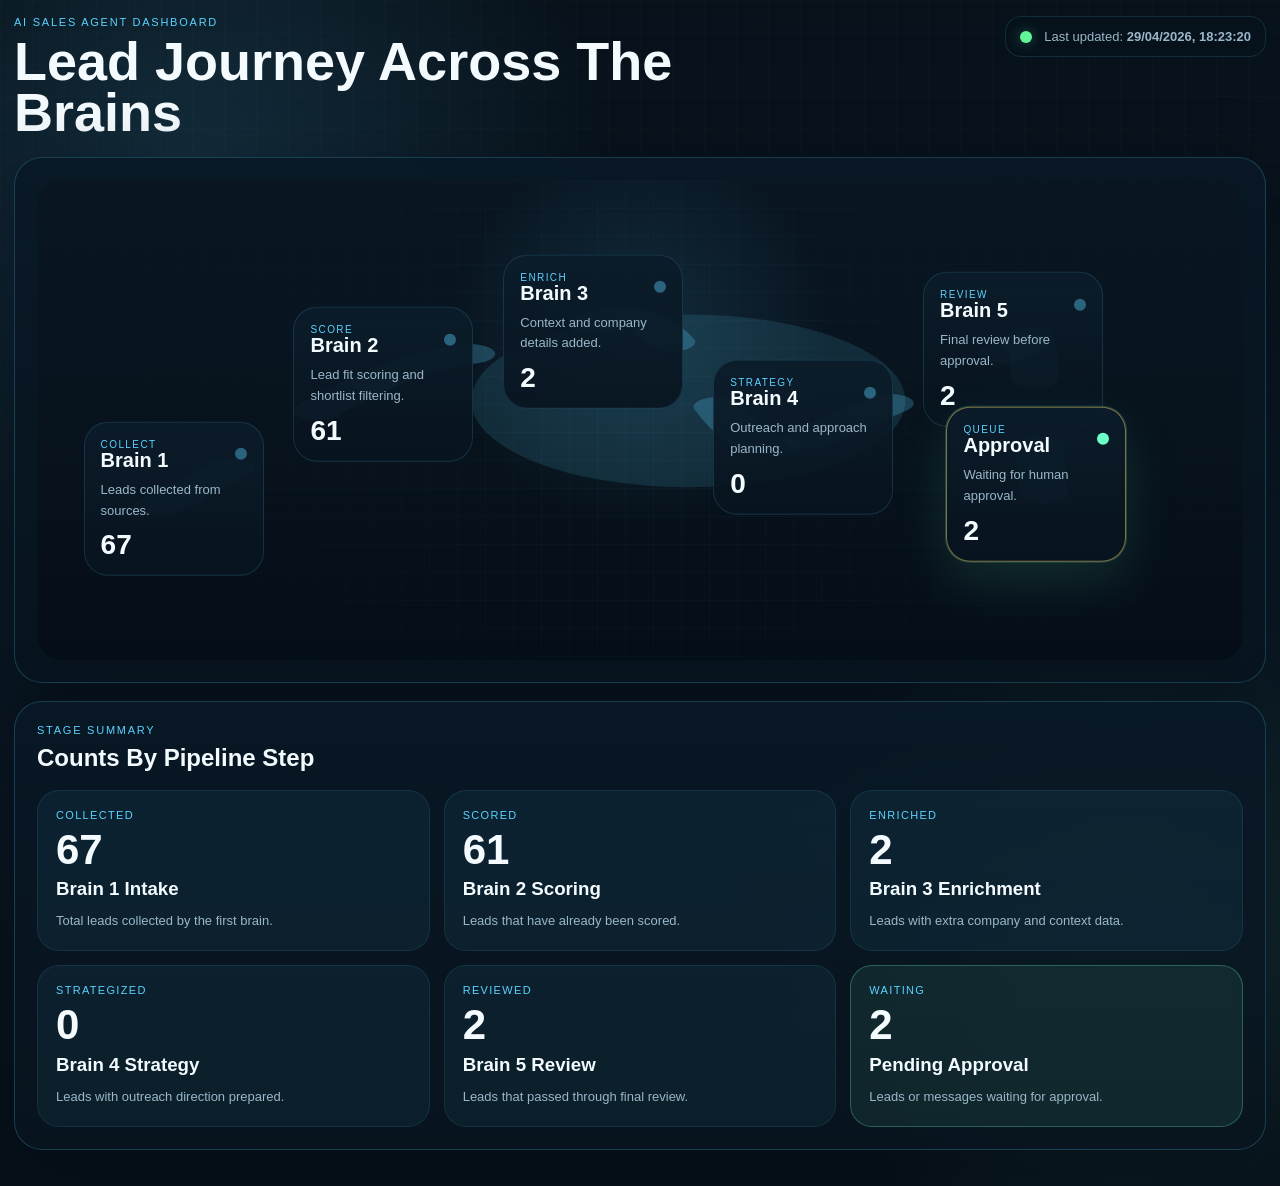
==== index.html @ e5d0ce35 "trim dashboard status text" ====
<!DOCTYPE html>
<html lang="en">
<head>
  <meta charset="utf-8">
  <meta name="viewport" content="width=device-width, initial-scale=1">
  <title>AI Agents Lead Journey</title>
  <meta name="description" content="Lead journey dashboard for the AI Sales Agent pipeline.">
  <style>
    :root {
      --bg: #06131d;
      --bg-2: #0c2131;
      --panel: rgba(8, 20, 31, 0.8);
      --panel-strong: rgba(9, 24, 37, 0.94);
      --line: rgba(91, 210, 255, 0.22);
      --line-strong: rgba(91, 210, 255, 0.78);
      --text: #f3fbff;
      --muted: #9ab7c9;
      --accent: #5bd2ff;
      --accent-2: #6effc7;
      --accent-soft: rgba(91, 210, 255, 0.13);
      --shadow: 0 26px 80px rgba(1, 7, 12, 0.42);
      --danger: #ff7a7a;
    }
    * { box-sizing: border-box; }
    body {
      margin: 0;
      min-height: 100vh;
      color: var(--text);
      font-family: "Trebuchet MS", "Segoe UI", sans-serif;
      background:
        radial-gradient(circle at 15% 15%, rgba(91, 210, 255, 0.14), transparent 28%),
        radial-gradient(circle at 88% 78%, rgba(110, 255, 199, 0.12), transparent 24%),
        linear-gradient(180deg, #07111a 0%, #0a1825 48%, #07111a 100%);
    }
    body::before {
      content: "";
      position: fixed;
      inset: 0;
      pointer-events: none;
      background-image:
        linear-gradient(rgba(255,255,255,0.03) 1px, transparent 1px),
        linear-gradient(90deg, rgba(255,255,255,0.03) 1px, transparent 1px);
      background-size: 32px 32px;
      mask-image: linear-gradient(180deg, rgba(0,0,0,0.55), rgba(0,0,0,0.08));
    }
    .shell {
      width: min(1360px, calc(100vw - 28px));
      margin: 16px auto 36px;
      position: relative;
      z-index: 1;
    }
    .panel {
      background: linear-gradient(180deg, var(--panel-strong), var(--panel));
      border: 1px solid var(--line);
      border-radius: 28px;
      box-shadow: var(--shadow);
      backdrop-filter: blur(16px);
    }
    .topbar {
      display: flex;
      justify-content: space-between;
      align-items: flex-start;
      gap: 18px;
      margin-bottom: 18px;
    }
    .eyebrow {
      color: var(--accent);
      text-transform: uppercase;
      letter-spacing: 0.16em;
      font-size: 11px;
      margin-bottom: 8px;
    }
    h1, h2, h3, p {
      margin: 0;
    }
    .title {
      font-size: clamp(30px, 4.8vw, 54px);
      line-height: 0.95;
      font-weight: 900;
      max-width: 700px;
    }
    .subtitle {
      margin-top: 14px;
      color: var(--muted);
      font-size: 15px;
      line-height: 1.7;
      max-width: 760px;
    }
    .status-stack {
      display: flex;
      align-items: center;
      gap: 12px;
      min-width: 250px;
      padding: 12px 14px;
      border-radius: 16px;
      border: 1px solid rgba(91, 210, 255, 0.14);
      background: rgba(7, 19, 29, 0.72);
      color: var(--muted);
      font-size: 13px;
    }
    .status-light {
      width: 12px;
      height: 12px;
      border-radius: 999px;
      background: #ff5d5d;
      box-shadow: 0 0 14px rgba(255, 93, 93, 0.35);
      flex: 0 0 auto;
    }
    .status-light.connected {
      background: #63f59a;
      box-shadow: 0 0 14px rgba(99, 245, 154, 0.35);
    }
    .journey {
      padding: 22px;
      overflow: hidden;
    }
    .journey-stage {
      position: relative;
      min-height: 480px;
      border-radius: 24px;
      padding: 20px;
      background:
        radial-gradient(circle at 50% 32%, rgba(91, 210, 255, 0.12), transparent 28%),
        linear-gradient(180deg, rgba(10, 23, 35, 0.92), rgba(6, 15, 24, 0.96));
      overflow: hidden;
    }
    .journey-stage::before {
      content: "";
      position: absolute;
      inset: 0;
      background:
        linear-gradient(rgba(91, 210, 255, 0.04) 1px, transparent 1px),
        linear-gradient(90deg, rgba(91, 210, 255, 0.04) 1px, transparent 1px);
      background-size: 28px 28px;
      mask-image: radial-gradient(circle at center, rgba(0,0,0,0.94), rgba(0,0,0,0.22) 76%);
      pointer-events: none;
    }
    .journey-svg {
      position: absolute;
      inset: 0;
      width: 100%;
      height: 100%;
      pointer-events: none;
    }
    .flow-line {
      fill: none;
      stroke: rgba(91, 210, 255, 0.24);
      stroke-width: 4;
      stroke-linecap: round;
      stroke-dasharray: 10 14;
      animation: flow 8s linear infinite;
    }
    .flow-line.active {
      stroke: var(--line-strong);
      stroke-width: 5;
    }
    .glow {
      fill: rgba(91, 210, 255, 0.12);
    }
    .nodes {
      position: relative;
      min-height: 440px;
    }
    .node {
      position: absolute;
      width: 180px;
      min-height: 122px;
      transform: translate(-50%, -50%);
      padding: 16px;
      border-radius: 24px;
      border: 1px solid rgba(91, 210, 255, 0.15);
      background: linear-gradient(180deg, rgba(12, 28, 42, 0.96), rgba(8, 20, 31, 0.9));
      display: grid;
      gap: 10px;
      transition: transform 0.22s ease, border-color 0.22s ease, box-shadow 0.22s ease;
    }
    .node.active {
      border-color: rgba(110, 255, 199, 0.7);
      box-shadow: 0 0 0 1px rgba(110, 255, 199, 0.18), 0 20px 54px rgba(110, 255, 199, 0.12);
      transform: translate(-50%, calc(-50% - 6px));
    }
    .node.waiting {
      border-color: rgba(255, 219, 107, 0.48);
    }
    .node-head {
      display: flex;
      justify-content: space-between;
      gap: 8px;
      align-items: center;
    }
    .node-step {
      color: var(--accent);
      text-transform: uppercase;
      font-size: 10px;
      letter-spacing: 0.14em;
    }
    .node-dot {
      width: 12px;
      height: 12px;
      border-radius: 999px;
      background: rgba(91, 210, 255, 0.4);
      box-shadow: 0 0 0 0 rgba(91, 210, 255, 0.35);
    }
    .node.active .node-dot {
      background: var(--accent-2);
      animation: pulse 1.8s infinite;
    }
    .node-title {
      font-size: 20px;
      font-weight: 800;
      line-height: 1;
    }
    .node-body {
      color: var(--muted);
      font-size: 13px;
      line-height: 1.6;
    }
    .node-count {
      color: var(--text);
      font-size: 28px;
      font-weight: 900;
      line-height: 1;
    }
    .summary-layout {
      margin-top: 18px;
    }
    .summary-panel {
      padding: 22px;
    }
    .summary-grid {
      margin-top: 18px;
      display: grid;
      grid-template-columns: repeat(3, minmax(0, 1fr));
      gap: 14px;
    }
    .summary-card {
      border-radius: 22px;
      padding: 18px;
      background: rgba(91, 210, 255, 0.06);
      border: 1px solid rgba(91, 210, 255, 0.1);
      min-height: 150px;
      display: grid;
      gap: 10px;
      align-content: start;
    }
    .summary-card.active {
      background: rgba(110, 255, 199, 0.08);
      border-color: rgba(110, 255, 199, 0.28);
    }
    .summary-label {
      color: var(--accent);
      text-transform: uppercase;
      letter-spacing: 0.12em;
      font-size: 11px;
    }
    .summary-value {
      font-size: 42px;
      line-height: 0.9;
      font-weight: 900;
    }
    .summary-text {
      color: var(--muted);
      font-size: 13px;
      line-height: 1.7;
    }
    @keyframes pulse {
      0% { box-shadow: 0 0 0 0 rgba(110, 255, 199, 0.4); }
      70% { box-shadow: 0 0 0 16px rgba(110, 255, 199, 0); }
      100% { box-shadow: 0 0 0 0 rgba(110, 255, 199, 0); }
    }
    @keyframes flow {
      from { stroke-dashoffset: 0; }
      to { stroke-dashoffset: -48; }
    }
    @media (max-width: 1080px) {
      .topbar {
        grid-template-columns: 1fr;
        display: grid;
      }
      .status-stack {
        min-width: 0;
      }
      .summary-grid {
        grid-template-columns: repeat(2, minmax(0, 1fr));
      }
    }
    @media (max-width: 760px) {
      .shell {
        width: min(100vw - 16px, 1360px);
      }
      .journey-stage {
        min-height: 860px;
      }
      .nodes {
        min-height: 820px;
      }
      .node {
        width: min(100%, 250px);
      }
      .summary-grid {
        grid-template-columns: 1fr;
      }
    }
  </style>
</head>
<body>
  <main class="shell">
    <header class="topbar">
      <div>
        <div class="eyebrow">AI Sales Agent Dashboard</div>
        <h1 class="title">Lead Journey Across The Brains</h1>
      </div>
      <div class="status-stack">
        <span class="status-light" id="status-light"></span>
        <span>Last updated: <strong id="last-updated">No data</strong></span>
      </div>
    </header>

    <section class="panel journey">
      <div class="journey-stage">
        <svg class="journey-svg" id="journey-svg" viewBox="0 0 1200 480" preserveAspectRatio="none" aria-hidden="true"></svg>
        <div class="nodes" id="journey-nodes"></div>
      </div>
    </section>

    <section class="summary-layout">
      <section class="panel summary-panel">
        <div class="eyebrow">Stage Summary</div>
        <h2>Counts By Pipeline Step</h2>
        <div class="summary-grid" id="summary-grid"></div>
      </section>
    </section>
  <script src="dashboard.js"></script>
  </main>
</body>
</html>
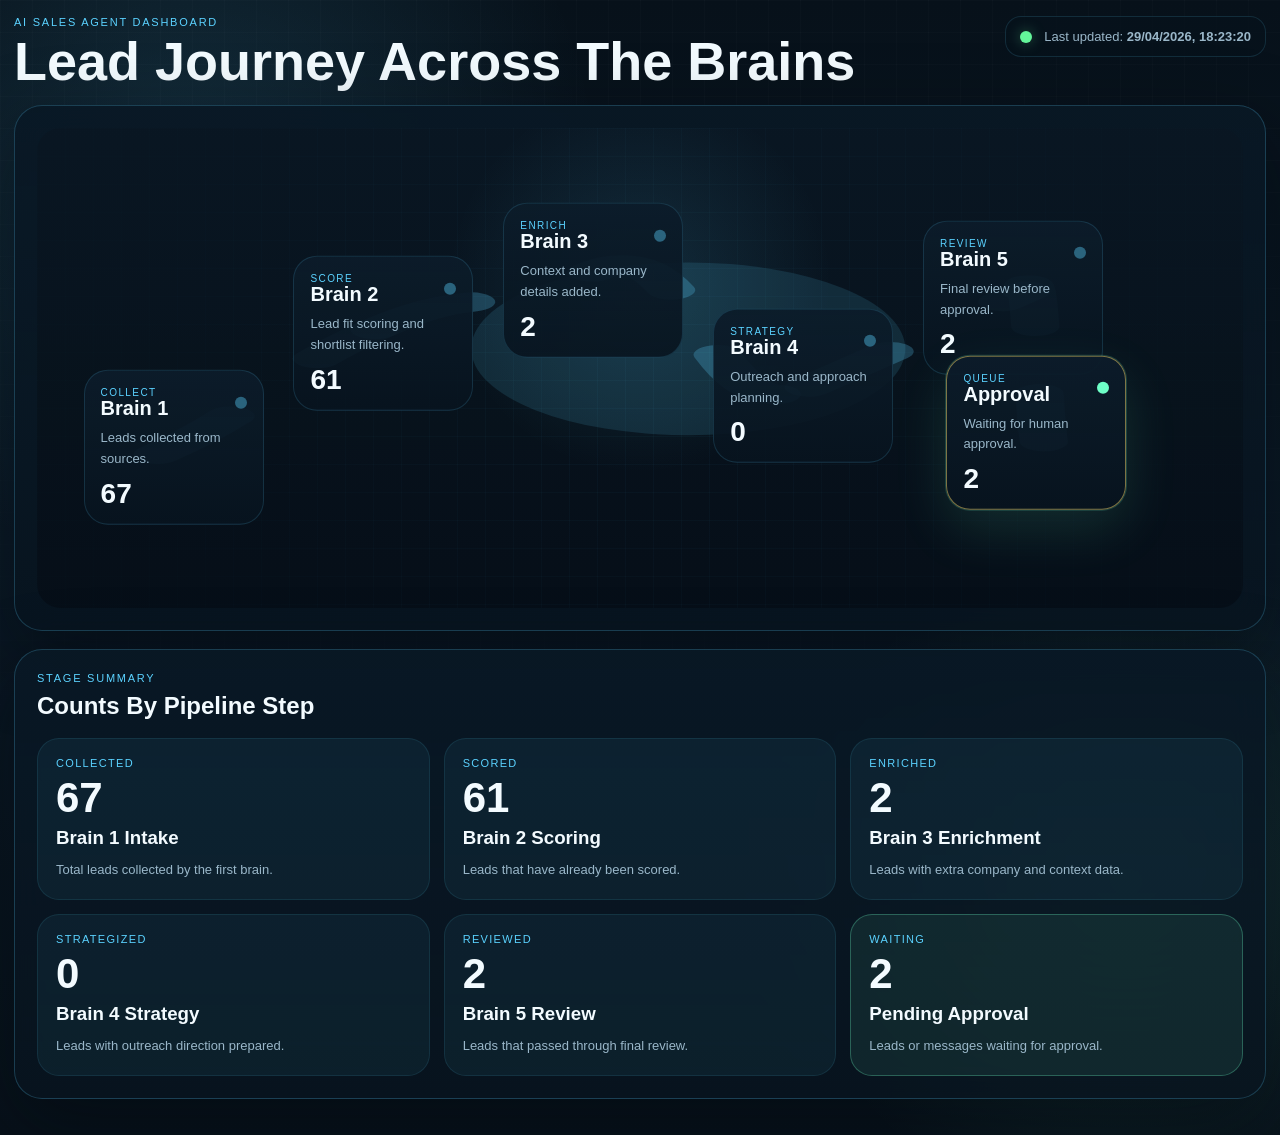
==== commit 52419b2f: "keep dashboard title on one line" ====
--- a/index.html
+++ b/index.html
@@ -77,7 +77,7 @@
       font-size: clamp(30px, 4.8vw, 54px);
       line-height: 0.95;
       font-weight: 900;
-      max-width: 700px;
+      white-space: nowrap;
     }
     .subtitle {
       margin-top: 14px;
@@ -287,6 +287,9 @@
     @media (max-width: 760px) {
       .shell {
         width: min(100vw - 16px, 1360px);
+      }
+      .title {
+        white-space: normal;
       }
       .journey-stage {
         min-height: 860px;
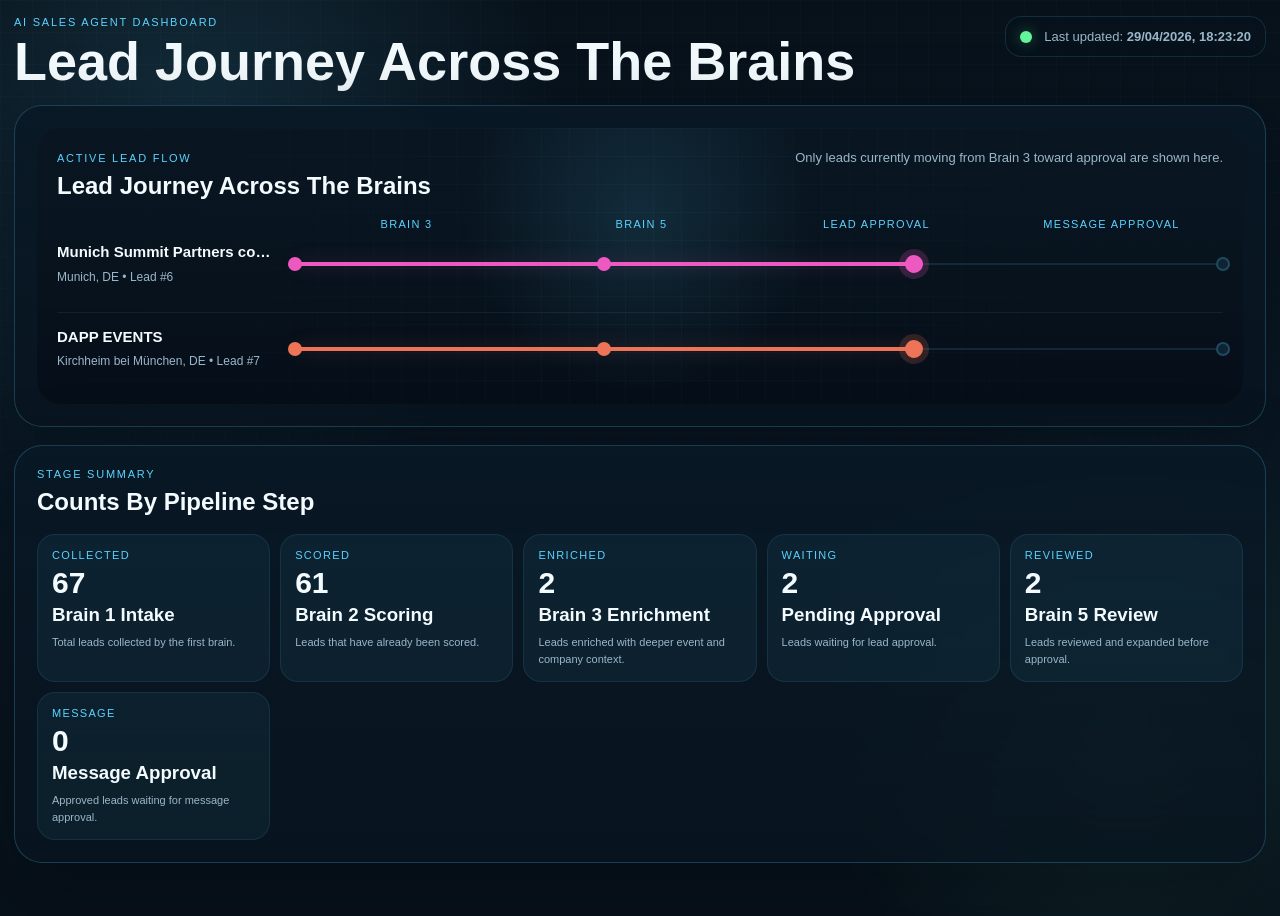
==== commit c50bde75: "compact summary cards and drop brain4 card" ====
--- a/index.html
+++ b/index.html
@@ -116,7 +116,6 @@
     }
     .journey-stage {
       position: relative;
-      min-height: 480px;
       border-radius: 24px;
       padding: 20px;
       background:
@@ -142,84 +141,122 @@
       height: 100%;
       pointer-events: none;
     }
-    .flow-line {
-      fill: none;
-      stroke: rgba(91, 210, 255, 0.24);
-      stroke-width: 4;
-      stroke-linecap: round;
-      stroke-dasharray: 10 14;
-      animation: flow 8s linear infinite;
-    }
-    .flow-line.active {
-      stroke: var(--line-strong);
-      stroke-width: 5;
-    }
-    .glow {
-      fill: rgba(91, 210, 255, 0.12);
-    }
-    .nodes {
+    .journey-grid {
       position: relative;
-      min-height: 440px;
-    }
-    .node {
-      position: absolute;
-      width: 180px;
-      min-height: 122px;
-      transform: translate(-50%, -50%);
-      padding: 16px;
-      border-radius: 24px;
-      border: 1px solid rgba(91, 210, 255, 0.15);
-      background: linear-gradient(180deg, rgba(12, 28, 42, 0.96), rgba(8, 20, 31, 0.9));
-      display: grid;
-      gap: 10px;
-      transition: transform 0.22s ease, border-color 0.22s ease, box-shadow 0.22s ease;
-    }
-    .node.active {
-      border-color: rgba(110, 255, 199, 0.7);
-      box-shadow: 0 0 0 1px rgba(110, 255, 199, 0.18), 0 20px 54px rgba(110, 255, 199, 0.12);
-      transform: translate(-50%, calc(-50% - 6px));
-    }
-    .node.waiting {
-      border-color: rgba(255, 219, 107, 0.48);
-    }
-    .node-head {
+      z-index: 1;
+    }
+    .journey-headline {
       display: flex;
       justify-content: space-between;
-      gap: 8px;
-      align-items: center;
-    }
-    .node-step {
-      color: var(--accent);
-      text-transform: uppercase;
-      font-size: 10px;
-      letter-spacing: 0.14em;
-    }
-    .node-dot {
-      width: 12px;
-      height: 12px;
-      border-radius: 999px;
-      background: rgba(91, 210, 255, 0.4);
-      box-shadow: 0 0 0 0 rgba(91, 210, 255, 0.35);
-    }
-    .node.active .node-dot {
-      background: var(--accent-2);
-      animation: pulse 1.8s infinite;
-    }
-    .node-title {
-      font-size: 20px;
-      font-weight: 800;
-      line-height: 1;
-    }
-    .node-body {
+      align-items: baseline;
+      gap: 16px;
+      margin-bottom: 18px;
+    }
+    .journey-headline p {
       color: var(--muted);
       font-size: 13px;
       line-height: 1.6;
     }
-    .node-count {
-      color: var(--text);
-      font-size: 28px;
-      font-weight: 900;
-      line-height: 1;
+    .journey-stage-labels {
+      display: grid;
+      grid-template-columns: 220px 1fr;
+      gap: 18px;
+      margin-bottom: 12px;
+      align-items: center;
+    }
+    .journey-stage-labels-track {
+      display: grid;
+      grid-template-columns: repeat(4, minmax(0, 1fr));
+      gap: 12px;
+    }
+    .journey-stage-label {
+      color: var(--accent);
+      font-size: 11px;
+      text-transform: uppercase;
+      letter-spacing: 0.12em;
+      text-align: center;
+    }
+    .journey-list {
+      display: grid;
+      gap: 12px;
+    }
+    .journey-row {
+      display: grid;
+      grid-template-columns: 220px 1fr;
+      gap: 18px;
+      align-items: center;
+      padding: 14px 0;
+      border-top: 1px solid rgba(91, 210, 255, 0.09);
+    }
+    .journey-row:first-child {
+      border-top: 0;
+      padding-top: 0;
+    }
+    .journey-lead {
+      min-width: 0;
+    }
+    .journey-lead-name {
+      font-size: 15px;
+      font-weight: 700;
+      line-height: 1.3;
+      white-space: nowrap;
+      overflow: hidden;
+      text-overflow: ellipsis;
+    }
+    .journey-lead-meta {
+      margin-top: 6px;
+      color: var(--muted);
+      font-size: 12px;
+      line-height: 1.5;
+    }
+    .journey-track {
+      position: relative;
+      height: 42px;
+    }
+    .journey-track::before {
+      content: "";
+      position: absolute;
+      left: 0;
+      right: 0;
+      top: 50%;
+      height: 2px;
+      transform: translateY(-50%);
+      background: rgba(91, 210, 255, 0.12);
+    }
+    .journey-track-line {
+      position: absolute;
+      left: 0;
+      top: 50%;
+      height: 4px;
+      transform: translateY(-50%);
+      border-radius: 999px;
+      background: var(--lead-color, var(--accent));
+      box-shadow: 0 0 18px color-mix(in srgb, var(--lead-color, var(--accent)) 28%, transparent);
+    }
+    .journey-stop {
+      position: absolute;
+      top: 50%;
+      transform: translate(-50%, -50%);
+      width: 14px;
+      height: 14px;
+      border-radius: 999px;
+      background: #0f2433;
+      border: 2px solid rgba(91, 210, 255, 0.22);
+    }
+    .journey-stop.done {
+      background: var(--lead-color, var(--accent));
+      border-color: var(--lead-color, var(--accent));
+    }
+    .journey-stop.current {
+      width: 18px;
+      height: 18px;
+      box-shadow: 0 0 0 6px color-mix(in srgb, var(--lead-color, var(--accent)) 18%, transparent);
+    }
+    .journey-empty {
+      padding: 24px 0 8px;
+      color: var(--muted);
+      font-size: 14px;
+      line-height: 1.7;
     }
     .summary-layout {
       margin-top: 18px;
@@ -230,17 +267,17 @@
     .summary-grid {
       margin-top: 18px;
       display: grid;
-      grid-template-columns: repeat(3, minmax(0, 1fr));
-      gap: 14px;
+      grid-template-columns: repeat(5, minmax(0, 1fr));
+      gap: 10px;
     }
     .summary-card {
-      border-radius: 22px;
-      padding: 18px;
+      border-radius: 18px;
+      padding: 14px;
       background: rgba(91, 210, 255, 0.06);
       border: 1px solid rgba(91, 210, 255, 0.1);
-      min-height: 150px;
-      display: grid;
-      gap: 10px;
+      min-height: 112px;
+      display: grid;
+      gap: 8px;
       align-content: start;
     }
     .summary-card.active {
@@ -254,14 +291,14 @@
       font-size: 11px;
     }
     .summary-value {
-      font-size: 42px;
+      font-size: 30px;
       line-height: 0.9;
       font-weight: 900;
     }
     .summary-text {
       color: var(--muted);
-      font-size: 13px;
-      line-height: 1.7;
+      font-size: 11px;
+      line-height: 1.5;
     }
     @keyframes pulse {
       0% { box-shadow: 0 0 0 0 rgba(110, 255, 199, 0.4); }
@@ -281,7 +318,7 @@
         min-width: 0;
       }
       .summary-grid {
-        grid-template-columns: repeat(2, minmax(0, 1fr));
+        grid-template-columns: repeat(3, minmax(0, 1fr));
       }
     }
     @media (max-width: 760px) {
@@ -294,14 +331,19 @@
       .journey-stage {
         min-height: 860px;
       }
-      .nodes {
-        min-height: 820px;
-      }
-      .node {
-        width: min(100%, 250px);
+      .journey-stage-labels,
+      .journey-row {
+        grid-template-columns: 1fr;
+        gap: 12px;
+      }
+      .journey-stage-labels-track {
+        gap: 8px;
+      }
+      .journey-lead-name {
+        white-space: normal;
       }
       .summary-grid {
-        grid-template-columns: 1fr;
+        grid-template-columns: repeat(2, minmax(0, 1fr));
       }
     }
   </style>
@@ -321,8 +363,25 @@
 
     <section class="panel journey">
       <div class="journey-stage">
-        <svg class="journey-svg" id="journey-svg" viewBox="0 0 1200 480" preserveAspectRatio="none" aria-hidden="true"></svg>
-        <div class="nodes" id="journey-nodes"></div>
+        <div class="journey-grid">
+          <div class="journey-headline">
+            <div>
+              <div class="eyebrow">Active Lead Flow</div>
+              <h2>Lead Journey Across The Brains</h2>
+            </div>
+            <p>Only leads currently moving from Brain 3 toward approval are shown here.</p>
+          </div>
+          <div class="journey-stage-labels">
+            <div></div>
+            <div class="journey-stage-labels-track">
+              <div class="journey-stage-label">Brain 3</div>
+              <div class="journey-stage-label">Brain 5</div>
+              <div class="journey-stage-label">Lead Approval</div>
+              <div class="journey-stage-label">Message Approval</div>
+            </div>
+          </div>
+          <div class="journey-list" id="journey-list"></div>
+        </div>
       </div>
     </section>
 
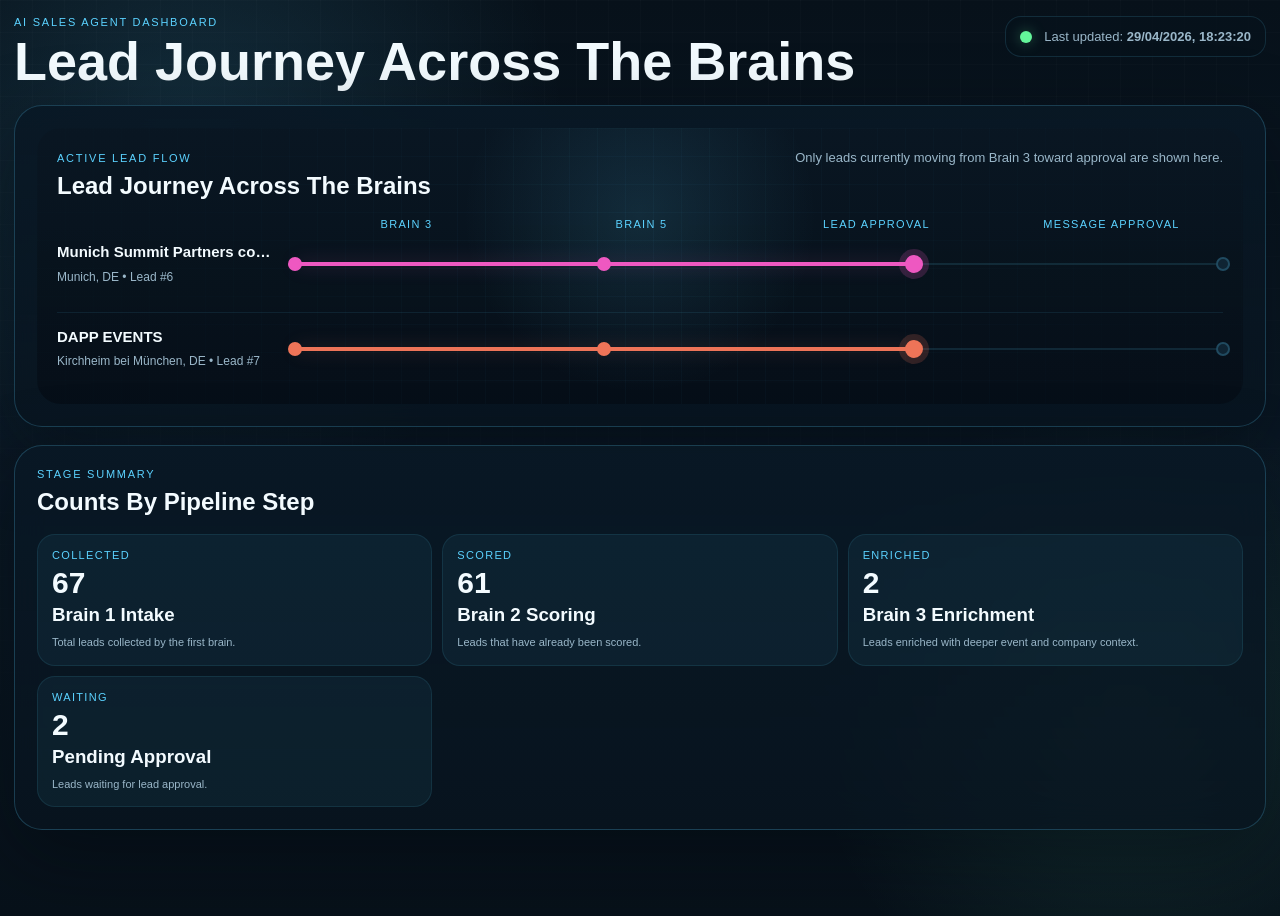
==== commit cbed028b: "remove brain5 and message summary cards" ====
--- a/index.html
+++ b/index.html
@@ -267,7 +267,7 @@
     .summary-grid {
       margin-top: 18px;
       display: grid;
-      grid-template-columns: repeat(5, minmax(0, 1fr));
+      grid-template-columns: repeat(3, minmax(0, 1fr));
       gap: 10px;
     }
     .summary-card {
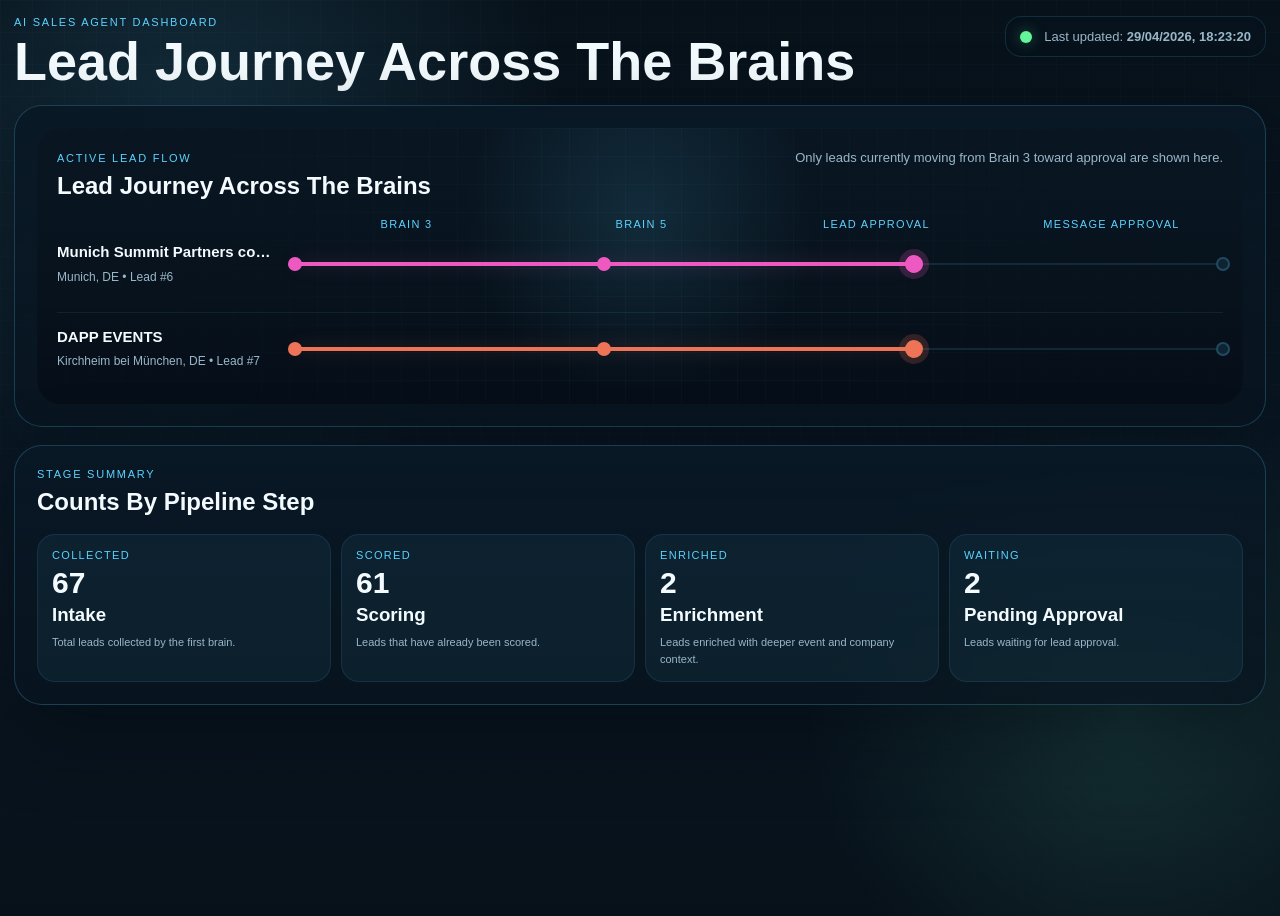
==== commit b3c52006: "show four summary cards in one row" ====
--- a/index.html
+++ b/index.html
@@ -267,7 +267,7 @@
     .summary-grid {
       margin-top: 18px;
       display: grid;
-      grid-template-columns: repeat(3, minmax(0, 1fr));
+      grid-template-columns: repeat(4, minmax(0, 1fr));
       gap: 10px;
     }
     .summary-card {
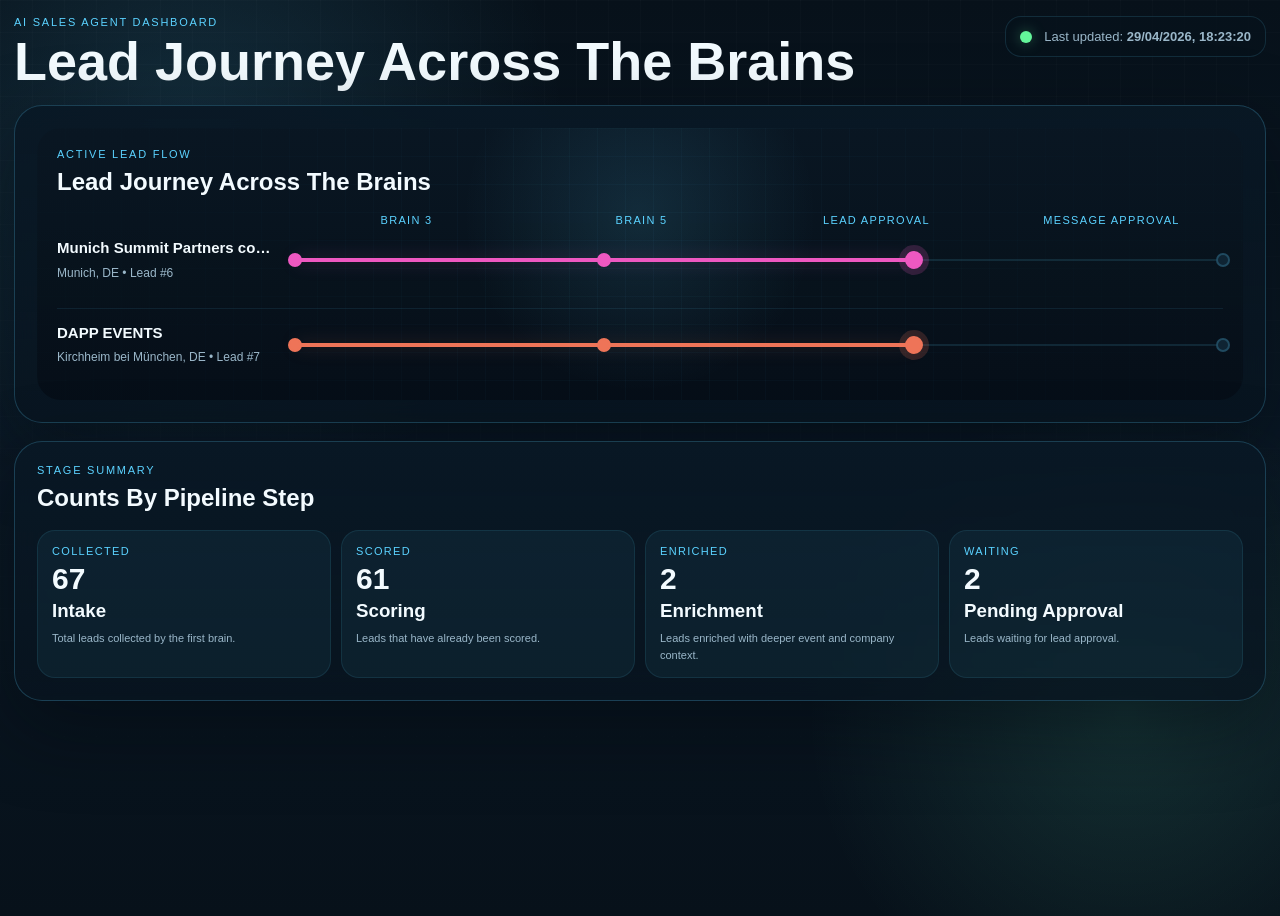
==== commit 8234c852: "remove active lead flow note" ====
--- a/index.html
+++ b/index.html
@@ -146,16 +146,8 @@
       z-index: 1;
     }
     .journey-headline {
-      display: flex;
-      justify-content: space-between;
-      align-items: baseline;
-      gap: 16px;
+      display: block;
       margin-bottom: 18px;
-    }
-    .journey-headline p {
-      color: var(--muted);
-      font-size: 13px;
-      line-height: 1.6;
     }
     .journey-stage-labels {
       display: grid;
@@ -369,7 +361,6 @@
               <div class="eyebrow">Active Lead Flow</div>
               <h2>Lead Journey Across The Brains</h2>
             </div>
-            <p>Only leads currently moving from Brain 3 toward approval are shown here.</p>
           </div>
           <div class="journey-stage-labels">
             <div></div>
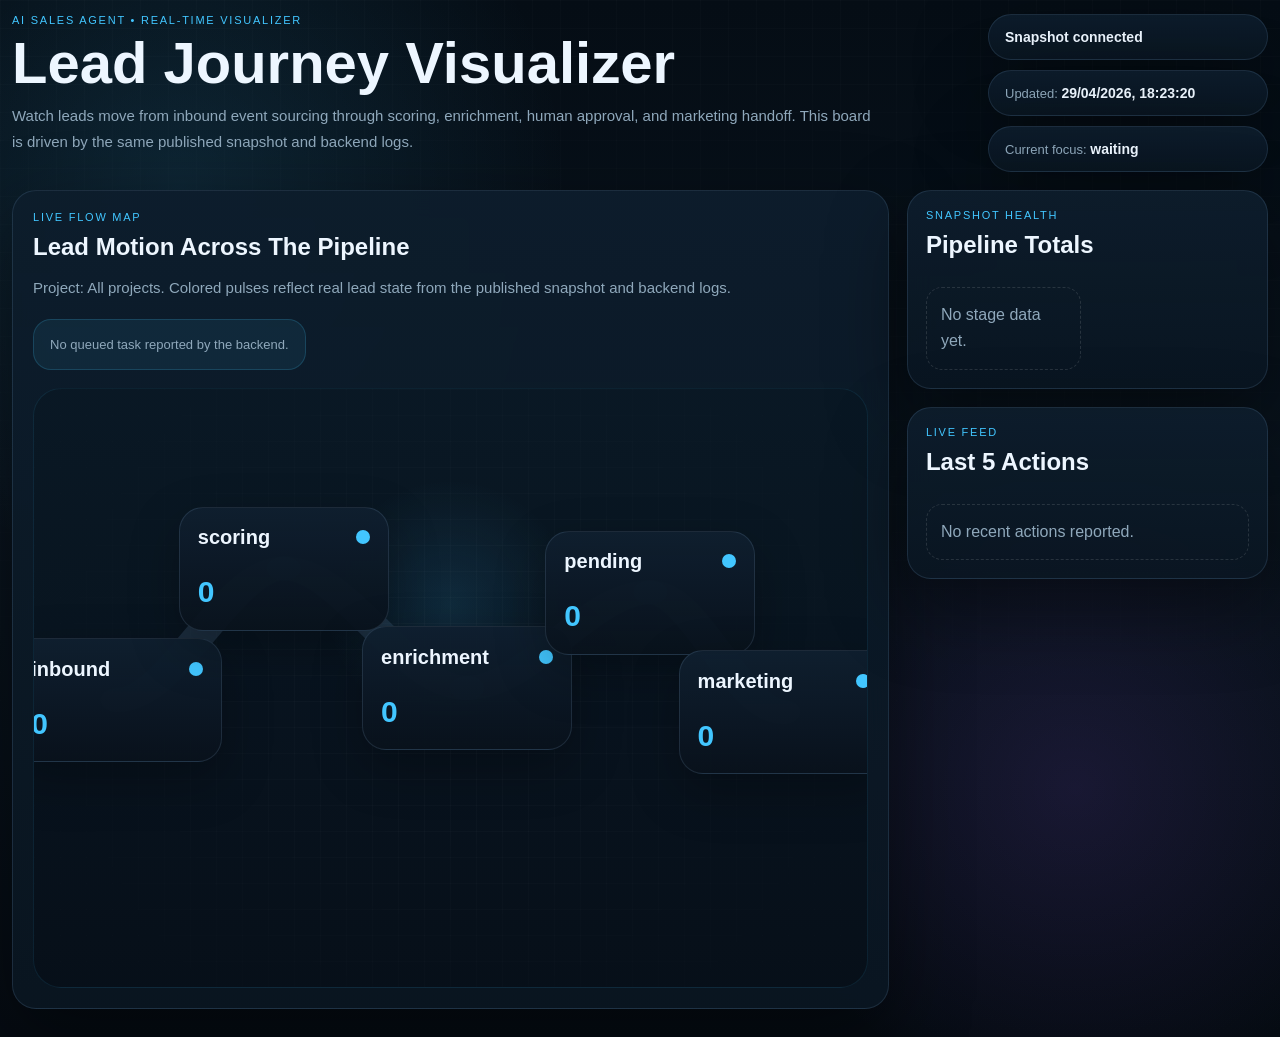
==== commit fb315e2a: "Upgrade dashboard to live lead journey visualizer" ====
--- a/index.html
+++ b/index.html
@@ -3,23 +3,26 @@
 <head>
   <meta charset="utf-8">
   <meta name="viewport" content="width=device-width, initial-scale=1">
-  <title>AI Agents Lead Journey</title>
-  <meta name="description" content="Lead journey dashboard for the AI Sales Agent pipeline.">
+  <title>AI Agent Lead Journey Visualizer</title>
+  <meta name="description" content="Real-time lead journey visualizer for the AI Sales Agent pipeline.">
   <style>
     :root {
-      --bg: #06131d;
-      --bg-2: #0c2131;
-      --panel: rgba(8, 20, 31, 0.8);
-      --panel-strong: rgba(9, 24, 37, 0.94);
-      --line: rgba(91, 210, 255, 0.22);
-      --line-strong: rgba(91, 210, 255, 0.78);
-      --text: #f3fbff;
-      --muted: #9ab7c9;
-      --accent: #5bd2ff;
-      --accent-2: #6effc7;
-      --accent-soft: rgba(91, 210, 255, 0.13);
-      --shadow: 0 26px 80px rgba(1, 7, 12, 0.42);
-      --danger: #ff7a7a;
+      --bg: #06111a;
+      --bg-2: #0b1926;
+      --panel: rgba(10, 22, 34, 0.9);
+      --panel-2: rgba(13, 29, 44, 0.96);
+      --line: rgba(122, 165, 208, 0.16);
+      --text: #edf6ff;
+      --muted: #8fa8bb;
+      --blue: #42c6ff;
+      --blue-soft: rgba(66, 198, 255, 0.16);
+      --purple: #9b5cff;
+      --purple-soft: rgba(155, 92, 255, 0.16);
+      --orange: #ff9d4d;
+      --orange-soft: rgba(255, 157, 77, 0.16);
+      --green: #35d78a;
+      --green-soft: rgba(53, 215, 138, 0.16);
+      --shadow: 0 28px 80px rgba(0, 0, 0, 0.42);
     }
     * { box-sizing: border-box; }
     body {
@@ -28,9 +31,10 @@
       color: var(--text);
       font-family: "Trebuchet MS", "Segoe UI", sans-serif;
       background:
-        radial-gradient(circle at 15% 15%, rgba(91, 210, 255, 0.14), transparent 28%),
-        radial-gradient(circle at 88% 78%, rgba(110, 255, 199, 0.12), transparent 24%),
-        linear-gradient(180deg, #07111a 0%, #0a1825 48%, #07111a 100%);
+        radial-gradient(circle at 14% 18%, rgba(66, 198, 255, 0.12), transparent 28%),
+        radial-gradient(circle at 84% 76%, rgba(155, 92, 255, 0.12), transparent 24%),
+        linear-gradient(180deg, #050d15 0%, #09131d 46%, #050b12 100%);
+      overflow-x: hidden;
     }
     body::before {
       content: "";
@@ -38,305 +42,328 @@
       inset: 0;
       pointer-events: none;
       background-image:
-        linear-gradient(rgba(255,255,255,0.03) 1px, transparent 1px),
-        linear-gradient(90deg, rgba(255,255,255,0.03) 1px, transparent 1px);
-      background-size: 32px 32px;
+        linear-gradient(rgba(255,255,255,0.028) 1px, transparent 1px),
+        linear-gradient(90deg, rgba(255,255,255,0.028) 1px, transparent 1px);
+      background-size: 28px 28px;
       mask-image: linear-gradient(180deg, rgba(0,0,0,0.55), rgba(0,0,0,0.08));
     }
     .shell {
-      width: min(1360px, calc(100vw - 28px));
-      margin: 16px auto 36px;
+      width: min(1500px, calc(100vw - 24px));
+      margin: 14px auto 28px;
       position: relative;
       z-index: 1;
-    }
-    .panel {
-      background: linear-gradient(180deg, var(--panel-strong), var(--panel));
-      border: 1px solid var(--line);
-      border-radius: 28px;
-      box-shadow: var(--shadow);
-      backdrop-filter: blur(16px);
     }
     .topbar {
       display: flex;
       justify-content: space-between;
+      gap: 18px;
       align-items: flex-start;
-      gap: 18px;
       margin-bottom: 18px;
     }
     .eyebrow {
-      color: var(--accent);
+      color: var(--blue);
       text-transform: uppercase;
       letter-spacing: 0.16em;
       font-size: 11px;
-      margin-bottom: 8px;
-    }
-    h1, h2, h3, p {
-      margin: 0;
-    }
+      margin-bottom: 10px;
+    }
+    h1, h2, h3, p { margin: 0; }
     .title {
-      font-size: clamp(30px, 4.8vw, 54px);
-      line-height: 0.95;
+      font-size: clamp(30px, 4.8vw, 58px);
+      line-height: 0.92;
       font-weight: 900;
-      white-space: nowrap;
+      max-width: 820px;
     }
     .subtitle {
       margin-top: 14px;
       color: var(--muted);
+      line-height: 1.72;
+      max-width: 860px;
       font-size: 15px;
-      line-height: 1.7;
-      max-width: 760px;
     }
     .status-stack {
+      display: grid;
+      gap: 10px;
+      min-width: 280px;
+    }
+    .chip, .panel {
+      background: linear-gradient(180deg, var(--panel-2), var(--panel));
+      border: 1px solid var(--line);
+      border-radius: 24px;
+      box-shadow: var(--shadow);
+      backdrop-filter: blur(14px);
+    }
+    .chip {
+      padding: 14px 16px;
+      font-size: 13px;
+      color: var(--muted);
+    }
+    .chip strong {
+      color: var(--text);
+      font-size: 14px;
+    }
+    .layout {
+      display: grid;
+      grid-template-columns: minmax(0, 1.7fr) minmax(320px, 0.7fr);
+      gap: 18px;
+    }
+    .main-panel {
+      padding: 20px;
+      overflow: hidden;
+    }
+    .main-head {
       display: flex;
-      align-items: center;
-      gap: 12px;
-      min-width: 250px;
-      padding: 12px 14px;
-      border-radius: 16px;
-      border: 1px solid rgba(91, 210, 255, 0.14);
-      background: rgba(7, 19, 29, 0.72);
+      justify-content: space-between;
+      gap: 18px;
+      align-items: flex-start;
+      flex-wrap: wrap;
+      margin-bottom: 18px;
+    }
+    .journey-note {
+      max-width: 360px;
+      padding: 14px 16px;
+      border-radius: 18px;
+      background: rgba(66, 198, 255, 0.08);
+      border: 1px solid rgba(66, 198, 255, 0.18);
       color: var(--muted);
       font-size: 13px;
-    }
-    .status-light {
-      width: 12px;
-      height: 12px;
-      border-radius: 999px;
-      background: #ff5d5d;
-      box-shadow: 0 0 14px rgba(255, 93, 93, 0.35);
-      flex: 0 0 auto;
-    }
-    .status-light.connected {
-      background: #63f59a;
-      box-shadow: 0 0 14px rgba(99, 245, 154, 0.35);
-    }
-    .journey {
-      padding: 22px;
+      line-height: 1.66;
+    }
+    .flow-shell {
+      position: relative;
+      min-height: 600px;
+      border-radius: 28px;
       overflow: hidden;
-    }
-    .journey-stage {
-      position: relative;
-      border-radius: 24px;
-      padding: 20px;
       background:
-        radial-gradient(circle at 50% 32%, rgba(91, 210, 255, 0.12), transparent 28%),
-        linear-gradient(180deg, rgba(10, 23, 35, 0.92), rgba(6, 15, 24, 0.96));
-      overflow: hidden;
-    }
-    .journey-stage::before {
+        radial-gradient(circle at 50% 36%, rgba(66, 198, 255, 0.12), transparent 22%),
+        linear-gradient(180deg, rgba(10, 24, 37, 0.96), rgba(7, 16, 25, 0.96));
+      border: 1px solid rgba(66, 198, 255, 0.1);
+    }
+    .flow-shell::before {
       content: "";
       position: absolute;
       inset: 0;
-      background:
-        linear-gradient(rgba(91, 210, 255, 0.04) 1px, transparent 1px),
-        linear-gradient(90deg, rgba(91, 210, 255, 0.04) 1px, transparent 1px);
-      background-size: 28px 28px;
-      mask-image: radial-gradient(circle at center, rgba(0,0,0,0.94), rgba(0,0,0,0.22) 76%);
+      background-image:
+        linear-gradient(rgba(255,255,255,0.028) 1px, transparent 1px),
+        linear-gradient(90deg, rgba(255,255,255,0.028) 1px, transparent 1px);
+      background-size: 26px 26px;
+      mask-image: radial-gradient(circle at center, rgba(0,0,0,0.94), rgba(0,0,0,0.2) 76%);
       pointer-events: none;
     }
-    .journey-svg {
+    .flow-svg {
       position: absolute;
       inset: 0;
       width: 100%;
       height: 100%;
       pointer-events: none;
     }
-    .journey-grid {
-      position: relative;
-      z-index: 1;
-    }
-    .journey-headline {
-      display: block;
-      margin-bottom: 18px;
-    }
-    .journey-stage-labels {
-      display: grid;
-      grid-template-columns: 220px 1fr;
-      gap: 18px;
-      margin-bottom: 12px;
+    .flow-path {
+      fill: none;
+      stroke: rgba(92, 132, 169, 0.24);
+      stroke-width: 4;
+      stroke-linecap: round;
+    }
+    .flow-path.active {
+      stroke: rgba(66, 198, 255, 0.76);
+      filter: drop-shadow(0 0 12px rgba(66, 198, 255, 0.38));
+    }
+    .node-layer, .dot-layer {
+      position: absolute;
+      inset: 0;
+    }
+    .stage-node {
+      position: absolute;
+      width: 210px;
+      min-height: 124px;
+      transform: translate(-50%, -50%);
+      padding: 16px 18px;
+      border-radius: 24px;
+      border: 1px solid rgba(120, 153, 188, 0.18);
+      background: linear-gradient(180deg, rgba(15, 31, 47, 0.98), rgba(9, 18, 28, 0.95));
+      display: grid;
+      gap: 10px;
+      box-shadow: 0 18px 50px rgba(0, 0, 0, 0.26);
+    }
+    .stage-node.active {
+      transform: translate(-50%, calc(-50% - 4px));
+      box-shadow: 0 22px 58px rgba(0, 0, 0, 0.34), 0 0 0 1px rgba(66, 198, 255, 0.18);
+    }
+    .stage-meta {
+      display: flex;
+      justify-content: space-between;
+      gap: 10px;
       align-items: center;
     }
-    .journey-stage-labels-track {
-      display: grid;
-      grid-template-columns: repeat(4, minmax(0, 1fr));
-      gap: 12px;
-    }
-    .journey-stage-label {
-      color: var(--accent);
-      font-size: 11px;
+    .stage-label {
+      color: var(--muted);
       text-transform: uppercase;
-      letter-spacing: 0.12em;
-      text-align: center;
-    }
-    .journey-list {
-      display: grid;
-      gap: 12px;
-    }
-    .journey-row {
-      display: grid;
-      grid-template-columns: 220px 1fr;
-      gap: 18px;
-      align-items: center;
-      padding: 14px 0;
-      border-top: 1px solid rgba(91, 210, 255, 0.09);
-    }
-    .journey-row:first-child {
-      border-top: 0;
-      padding-top: 0;
-    }
-    .journey-lead {
-      min-width: 0;
-    }
-    .journey-lead-name {
-      font-size: 15px;
-      font-weight: 700;
-      line-height: 1.3;
-      white-space: nowrap;
-      overflow: hidden;
-      text-overflow: ellipsis;
-    }
-    .journey-lead-meta {
-      margin-top: 6px;
-      color: var(--muted);
-      font-size: 12px;
-      line-height: 1.5;
-    }
-    .journey-track {
-      position: relative;
-      height: 42px;
-    }
-    .journey-track::before {
-      content: "";
-      position: absolute;
-      left: 0;
-      right: 0;
-      top: 50%;
-      height: 2px;
-      transform: translateY(-50%);
-      background: rgba(91, 210, 255, 0.12);
-    }
-    .journey-track-line {
-      position: absolute;
-      left: 0;
-      top: 50%;
-      height: 4px;
-      transform: translateY(-50%);
-      border-radius: 999px;
-      background: var(--lead-color, var(--accent));
-      box-shadow: 0 0 18px color-mix(in srgb, var(--lead-color, var(--accent)) 28%, transparent);
-    }
-    .journey-stop {
-      position: absolute;
-      top: 50%;
-      transform: translate(-50%, -50%);
+      letter-spacing: 0.14em;
+      font-size: 10px;
+    }
+    .stage-title {
+      font-size: 20px;
+      font-weight: 800;
+      line-height: 1;
+    }
+    .stage-subtitle {
+      color: var(--muted);
+      font-size: 13px;
+      line-height: 1.6;
+    }
+    .stage-count {
+      font-size: 30px;
+      font-weight: 900;
+      line-height: 1;
+    }
+    .stage-pill {
       width: 14px;
       height: 14px;
       border-radius: 999px;
-      background: #0f2433;
-      border: 2px solid rgba(91, 210, 255, 0.22);
-    }
-    .journey-stop.done {
-      background: var(--lead-color, var(--accent));
-      border-color: var(--lead-color, var(--accent));
-    }
-    .journey-stop.current {
-      width: 18px;
-      height: 18px;
-      box-shadow: 0 0 0 6px color-mix(in srgb, var(--lead-color, var(--accent)) 18%, transparent);
-    }
-    .journey-empty {
-      padding: 24px 0 8px;
-      color: var(--muted);
-      font-size: 14px;
-      line-height: 1.7;
-    }
-    .summary-layout {
-      margin-top: 18px;
-    }
-    .summary-panel {
-      padding: 22px;
-    }
-    .summary-grid {
-      margin-top: 18px;
-      display: grid;
-      grid-template-columns: repeat(4, minmax(0, 1fr));
+      box-shadow: 0 0 0 0 transparent;
+    }
+    .dot {
+      position: absolute;
+      width: 16px;
+      height: 16px;
+      border-radius: 999px;
+      border: 0;
+      cursor: pointer;
+      box-shadow: 0 0 0 1px rgba(255,255,255,0.14), 0 0 14px currentColor;
+      transform: translate(-50%, -50%);
+      transition: transform 0.15s ease;
+      background: currentColor;
+      z-index: 3;
+    }
+    .dot:hover {
+      transform: translate(-50%, -50%) scale(1.12);
+    }
+    .dot.processing {
+      animation: loadingPulse 1.5s ease-in-out infinite;
+    }
+    .dot.waiting {
+      box-shadow: 0 0 0 1px rgba(255,255,255,0.14), 0 0 18px currentColor;
+    }
+    .dot.complete {
+      width: 14px;
+      height: 14px;
+    }
+    .sidebar {
+      display: grid;
+      gap: 18px;
+      align-content: start;
+    }
+    .sidebar-panel {
+      padding: 18px;
+    }
+    .metric-grid {
+      display: grid;
+      grid-template-columns: 1fr 1fr;
+      gap: 12px;
+      margin-top: 14px;
+    }
+    .metric-card {
+      padding: 14px;
+      border-radius: 18px;
+      background: rgba(255,255,255,0.03);
+      border: 1px solid rgba(255,255,255,0.06);
+    }
+    .metric-label {
+      color: var(--muted);
+      font-size: 11px;
+      text-transform: uppercase;
+      letter-spacing: 0.14em;
+      margin-bottom: 8px;
+    }
+    .metric-value {
+      font-size: 28px;
+      font-weight: 900;
+      line-height: 1;
+    }
+    .feed-list {
+      display: grid;
       gap: 10px;
-    }
-    .summary-card {
-      border-radius: 18px;
-      padding: 14px;
-      background: rgba(91, 210, 255, 0.06);
-      border: 1px solid rgba(91, 210, 255, 0.1);
-      min-height: 112px;
-      display: grid;
-      gap: 8px;
-      align-content: start;
-    }
-    .summary-card.active {
-      background: rgba(110, 255, 199, 0.08);
-      border-color: rgba(110, 255, 199, 0.28);
-    }
-    .summary-label {
-      color: var(--accent);
+      margin-top: 14px;
+    }
+    .feed-item {
+      padding: 13px 14px;
+      border-radius: 16px;
+      background: rgba(255,255,255,0.03);
+      border: 1px solid rgba(255,255,255,0.06);
+    }
+    .feed-time {
+      color: var(--blue);
+      font-size: 11px;
+      margin-bottom: 6px;
       text-transform: uppercase;
       letter-spacing: 0.12em;
-      font-size: 11px;
-    }
-    .summary-value {
-      font-size: 30px;
-      line-height: 0.9;
-      font-weight: 900;
-    }
-    .summary-text {
-      color: var(--muted);
-      font-size: 11px;
-      line-height: 1.5;
-    }
-    @keyframes pulse {
-      0% { box-shadow: 0 0 0 0 rgba(110, 255, 199, 0.4); }
-      70% { box-shadow: 0 0 0 16px rgba(110, 255, 199, 0); }
-      100% { box-shadow: 0 0 0 0 rgba(110, 255, 199, 0); }
-    }
-    @keyframes flow {
-      from { stroke-dashoffset: 0; }
-      to { stroke-dashoffset: -48; }
-    }
-    @media (max-width: 1080px) {
-      .topbar {
-        grid-template-columns: 1fr;
-        display: grid;
-      }
-      .status-stack {
-        min-width: 0;
-      }
-      .summary-grid {
-        grid-template-columns: repeat(3, minmax(0, 1fr));
-      }
+    }
+    .feed-copy {
+      color: var(--text);
+      font-size: 14px;
+      line-height: 1.58;
+    }
+    .feed-meta {
+      color: var(--muted);
+      font-size: 12px;
+      margin-top: 6px;
+    }
+    .popup {
+      position: fixed;
+      right: 20px;
+      bottom: 20px;
+      width: min(340px, calc(100vw - 24px));
+      padding: 18px;
+      border-radius: 22px;
+      border: 1px solid rgba(66, 198, 255, 0.18);
+      background: linear-gradient(180deg, rgba(14, 28, 43, 0.98), rgba(8, 17, 27, 0.98));
+      box-shadow: 0 30px 80px rgba(0,0,0,0.48);
+      z-index: 10;
+    }
+    .popup[hidden] { display: none; }
+    .popup-head {
+      display: flex;
+      justify-content: space-between;
+      gap: 10px;
+      align-items: start;
+      margin-bottom: 10px;
+    }
+    .popup-close {
+      border: 0;
+      background: transparent;
+      color: var(--muted);
+      font-size: 20px;
+      cursor: pointer;
+    }
+    .popup-copy {
+      color: var(--muted);
+      font-size: 13px;
+      line-height: 1.7;
+      display: grid;
+      gap: 6px;
+    }
+    .muted { color: var(--muted); }
+    .empty {
+      padding: 14px;
+      border-radius: 16px;
+      border: 1px dashed rgba(255,255,255,0.12);
+      color: var(--muted);
+      line-height: 1.65;
+      margin-top: 14px;
+    }
+    @keyframes loadingPulse {
+      0% { box-shadow: 0 0 0 0 rgba(155, 92, 255, 0.44), 0 0 18px currentColor; }
+      70% { box-shadow: 0 0 0 14px rgba(155, 92, 255, 0), 0 0 24px currentColor; }
+      100% { box-shadow: 0 0 0 0 rgba(155, 92, 255, 0), 0 0 18px currentColor; }
+    }
+    @media (max-width: 1120px) {
+      .layout { grid-template-columns: 1fr; }
+      .status-stack { min-width: 0; }
     }
     @media (max-width: 760px) {
-      .shell {
-        width: min(100vw - 16px, 1360px);
-      }
-      .title {
-        white-space: normal;
-      }
-      .journey-stage {
-        min-height: 860px;
-      }
-      .journey-stage-labels,
-      .journey-row {
-        grid-template-columns: 1fr;
-        gap: 12px;
-      }
-      .journey-stage-labels-track {
-        gap: 8px;
-      }
-      .journey-lead-name {
-        white-space: normal;
-      }
-      .summary-grid {
-        grid-template-columns: repeat(2, minmax(0, 1fr));
-      }
+      .shell { width: min(100vw - 14px, 1500px); }
+      .flow-shell { min-height: 880px; }
+      .stage-node { width: min(260px, calc(100vw - 56px)); }
+      .metric-grid { grid-template-columns: 1fr; }
     }
   </style>
 </head>
@@ -344,46 +371,65 @@
   <main class="shell">
     <header class="topbar">
       <div>
-        <div class="eyebrow">AI Sales Agent Dashboard</div>
-        <h1 class="title">Lead Journey Across The Brains</h1>
+        <div class="eyebrow">AI Sales Agent • Real-Time Visualizer</div>
+        <h1 class="title">Lead Journey Visualizer</h1>
+        <p class="subtitle">
+          Watch leads move from inbound event sourcing through scoring, enrichment, human approval,
+          and marketing handoff. This board is driven by the same published snapshot and backend logs.
+        </p>
       </div>
       <div class="status-stack">
-        <span class="status-light" id="status-light"></span>
-        <span>Last updated: <strong id="last-updated">No data</strong></span>
+        <div class="chip"><strong id="connection-state">Loading snapshot</strong></div>
+        <div class="chip">Updated: <strong id="last-updated">No data</strong></div>
+        <div class="chip">Current focus: <strong id="current-focus">Waiting for live data</strong></div>
       </div>
     </header>
 
-    <section class="panel journey">
-      <div class="journey-stage">
-        <div class="journey-grid">
-          <div class="journey-headline">
-            <div>
-              <div class="eyebrow">Active Lead Flow</div>
-              <h2>Lead Journey Across The Brains</h2>
-            </div>
+    <section class="layout">
+      <section class="panel main-panel">
+        <div class="main-head">
+          <div>
+            <div class="eyebrow">Live Flow Map</div>
+            <h2>Lead Motion Across The Pipeline</h2>
+            <p class="subtitle" id="journey-description">
+              Snapshot is loading. The map will show moving lead pulses and active transitions.
+            </p>
           </div>
-          <div class="journey-stage-labels">
-            <div></div>
-            <div class="journey-stage-labels-track">
-              <div class="journey-stage-label">Brain 3</div>
-              <div class="journey-stage-label">Brain 5</div>
-              <div class="journey-stage-label">Lead Approval</div>
-              <div class="journey-stage-label">Message Approval</div>
-            </div>
-          </div>
-          <div class="journey-list" id="journey-list"></div>
+          <div class="journey-note" id="journey-note">No active transition yet.</div>
         </div>
+        <div class="flow-shell" id="flow-shell">
+          <svg class="flow-svg" id="journey-svg" viewBox="0 0 100 100" preserveAspectRatio="none" aria-hidden="true"></svg>
+          <div class="node-layer" id="journey-nodes"></div>
+          <div class="dot-layer" id="journey-dots"></div>
+        </div>
+      </section>
+
+      <aside class="sidebar">
+        <section class="panel sidebar-panel">
+          <div class="eyebrow">Snapshot Health</div>
+          <h2>Pipeline Totals</h2>
+          <div class="metric-grid" id="summary-grid"></div>
+        </section>
+        <section class="panel sidebar-panel">
+          <div class="eyebrow">Live Feed</div>
+          <h2>Last 5 Actions</h2>
+          <div class="feed-list" id="feed-list"></div>
+        </section>
+      </aside>
+    </section>
+  </main>
+
+  <aside class="popup" id="lead-popup" hidden>
+    <div class="popup-head">
+      <div>
+        <div class="eyebrow">Lead Detail</div>
+        <h3 id="popup-title">Lead</h3>
       </div>
-    </section>
+      <button class="popup-close" id="popup-close" type="button" aria-label="Close">×</button>
+    </div>
+    <div class="popup-copy" id="popup-body"></div>
+  </aside>
 
-    <section class="summary-layout">
-      <section class="panel summary-panel">
-        <div class="eyebrow">Stage Summary</div>
-        <h2>Counts By Pipeline Step</h2>
-        <div class="summary-grid" id="summary-grid"></div>
-      </section>
-    </section>
   <script src="dashboard.js"></script>
-  </main>
 </body>
 </html>
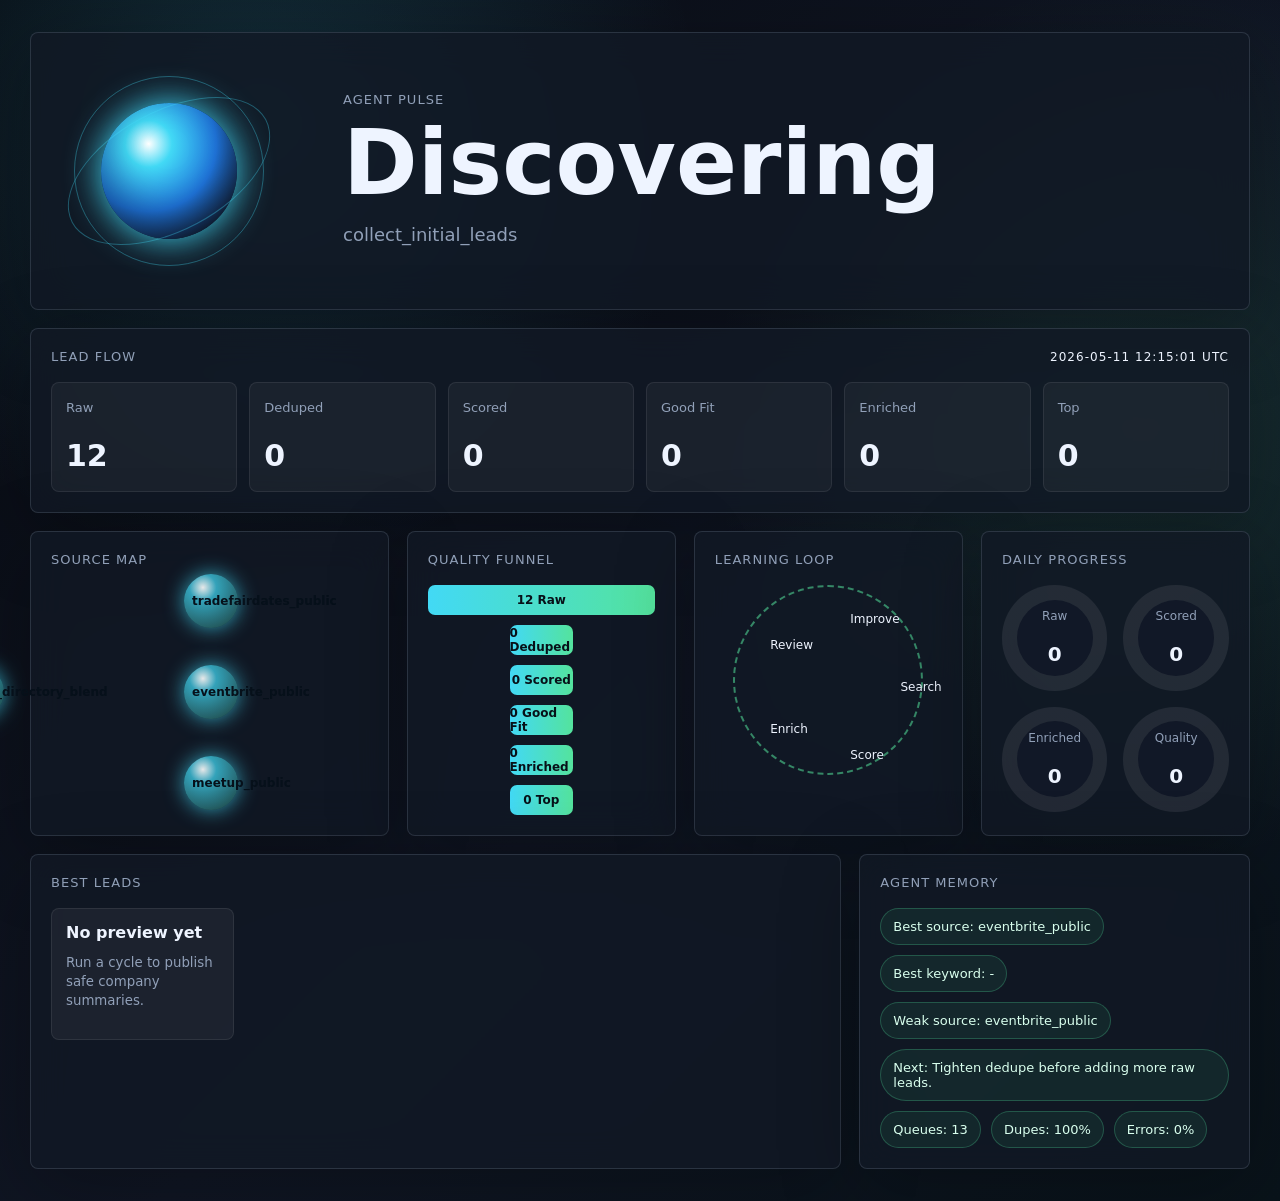
==== commit def5c954: "Update lead agent visual dashboard" ====
--- a/index.html
+++ b/index.html
@@ -1,435 +1,69 @@
-<!DOCTYPE html>
+<!doctype html>
 <html lang="en">
-<head>
-  <meta charset="utf-8">
-  <meta name="viewport" content="width=device-width, initial-scale=1">
-  <title>AI Agent Lead Journey Visualizer</title>
-  <meta name="description" content="Real-time lead journey visualizer for the AI Sales Agent pipeline.">
-  <style>
-    :root {
-      --bg: #06111a;
-      --bg-2: #0b1926;
-      --panel: rgba(10, 22, 34, 0.9);
-      --panel-2: rgba(13, 29, 44, 0.96);
-      --line: rgba(122, 165, 208, 0.16);
-      --text: #edf6ff;
-      --muted: #8fa8bb;
-      --blue: #42c6ff;
-      --blue-soft: rgba(66, 198, 255, 0.16);
-      --purple: #9b5cff;
-      --purple-soft: rgba(155, 92, 255, 0.16);
-      --orange: #ff9d4d;
-      --orange-soft: rgba(255, 157, 77, 0.16);
-      --green: #35d78a;
-      --green-soft: rgba(53, 215, 138, 0.16);
-      --shadow: 0 28px 80px rgba(0, 0, 0, 0.42);
-    }
-    * { box-sizing: border-box; }
-    body {
-      margin: 0;
-      min-height: 100vh;
-      color: var(--text);
-      font-family: "Trebuchet MS", "Segoe UI", sans-serif;
-      background:
-        radial-gradient(circle at 14% 18%, rgba(66, 198, 255, 0.12), transparent 28%),
-        radial-gradient(circle at 84% 76%, rgba(155, 92, 255, 0.12), transparent 24%),
-        linear-gradient(180deg, #050d15 0%, #09131d 46%, #050b12 100%);
-      overflow-x: hidden;
-    }
-    body::before {
-      content: "";
-      position: fixed;
-      inset: 0;
-      pointer-events: none;
-      background-image:
-        linear-gradient(rgba(255,255,255,0.028) 1px, transparent 1px),
-        linear-gradient(90deg, rgba(255,255,255,0.028) 1px, transparent 1px);
-      background-size: 28px 28px;
-      mask-image: linear-gradient(180deg, rgba(0,0,0,0.55), rgba(0,0,0,0.08));
-    }
-    .shell {
-      width: min(1500px, calc(100vw - 24px));
-      margin: 14px auto 28px;
-      position: relative;
-      z-index: 1;
-    }
-    .topbar {
-      display: flex;
-      justify-content: space-between;
-      gap: 18px;
-      align-items: flex-start;
-      margin-bottom: 18px;
-    }
-    .eyebrow {
-      color: var(--blue);
-      text-transform: uppercase;
-      letter-spacing: 0.16em;
-      font-size: 11px;
-      margin-bottom: 10px;
-    }
-    h1, h2, h3, p { margin: 0; }
-    .title {
-      font-size: clamp(30px, 4.8vw, 58px);
-      line-height: 0.92;
-      font-weight: 900;
-      max-width: 820px;
-    }
-    .subtitle {
-      margin-top: 14px;
-      color: var(--muted);
-      line-height: 1.72;
-      max-width: 860px;
-      font-size: 15px;
-    }
-    .status-stack {
-      display: grid;
-      gap: 10px;
-      min-width: 280px;
-    }
-    .chip, .panel {
-      background: linear-gradient(180deg, var(--panel-2), var(--panel));
-      border: 1px solid var(--line);
-      border-radius: 24px;
-      box-shadow: var(--shadow);
-      backdrop-filter: blur(14px);
-    }
-    .chip {
-      padding: 14px 16px;
-      font-size: 13px;
-      color: var(--muted);
-    }
-    .chip strong {
-      color: var(--text);
-      font-size: 14px;
-    }
-    .layout {
-      display: grid;
-      grid-template-columns: minmax(0, 1.7fr) minmax(320px, 0.7fr);
-      gap: 18px;
-    }
-    .main-panel {
-      padding: 20px;
-      overflow: hidden;
-    }
-    .main-head {
-      display: flex;
-      justify-content: space-between;
-      gap: 18px;
-      align-items: flex-start;
-      flex-wrap: wrap;
-      margin-bottom: 18px;
-    }
-    .journey-note {
-      max-width: 360px;
-      padding: 14px 16px;
-      border-radius: 18px;
-      background: rgba(66, 198, 255, 0.08);
-      border: 1px solid rgba(66, 198, 255, 0.18);
-      color: var(--muted);
-      font-size: 13px;
-      line-height: 1.66;
-    }
-    .flow-shell {
-      position: relative;
-      min-height: 600px;
-      border-radius: 28px;
-      overflow: hidden;
-      background:
-        radial-gradient(circle at 50% 36%, rgba(66, 198, 255, 0.12), transparent 22%),
-        linear-gradient(180deg, rgba(10, 24, 37, 0.96), rgba(7, 16, 25, 0.96));
-      border: 1px solid rgba(66, 198, 255, 0.1);
-    }
-    .flow-shell::before {
-      content: "";
-      position: absolute;
-      inset: 0;
-      background-image:
-        linear-gradient(rgba(255,255,255,0.028) 1px, transparent 1px),
-        linear-gradient(90deg, rgba(255,255,255,0.028) 1px, transparent 1px);
-      background-size: 26px 26px;
-      mask-image: radial-gradient(circle at center, rgba(0,0,0,0.94), rgba(0,0,0,0.2) 76%);
-      pointer-events: none;
-    }
-    .flow-svg {
-      position: absolute;
-      inset: 0;
-      width: 100%;
-      height: 100%;
-      pointer-events: none;
-    }
-    .flow-path {
-      fill: none;
-      stroke: rgba(92, 132, 169, 0.24);
-      stroke-width: 4;
-      stroke-linecap: round;
-    }
-    .flow-path.active {
-      stroke: rgba(66, 198, 255, 0.76);
-      filter: drop-shadow(0 0 12px rgba(66, 198, 255, 0.38));
-    }
-    .node-layer, .dot-layer {
-      position: absolute;
-      inset: 0;
-    }
-    .stage-node {
-      position: absolute;
-      width: 210px;
-      min-height: 124px;
-      transform: translate(-50%, -50%);
-      padding: 16px 18px;
-      border-radius: 24px;
-      border: 1px solid rgba(120, 153, 188, 0.18);
-      background: linear-gradient(180deg, rgba(15, 31, 47, 0.98), rgba(9, 18, 28, 0.95));
-      display: grid;
-      gap: 10px;
-      box-shadow: 0 18px 50px rgba(0, 0, 0, 0.26);
-    }
-    .stage-node.active {
-      transform: translate(-50%, calc(-50% - 4px));
-      box-shadow: 0 22px 58px rgba(0, 0, 0, 0.34), 0 0 0 1px rgba(66, 198, 255, 0.18);
-    }
-    .stage-meta {
-      display: flex;
-      justify-content: space-between;
-      gap: 10px;
-      align-items: center;
-    }
-    .stage-label {
-      color: var(--muted);
-      text-transform: uppercase;
-      letter-spacing: 0.14em;
-      font-size: 10px;
-    }
-    .stage-title {
-      font-size: 20px;
-      font-weight: 800;
-      line-height: 1;
-    }
-    .stage-subtitle {
-      color: var(--muted);
-      font-size: 13px;
-      line-height: 1.6;
-    }
-    .stage-count {
-      font-size: 30px;
-      font-weight: 900;
-      line-height: 1;
-    }
-    .stage-pill {
-      width: 14px;
-      height: 14px;
-      border-radius: 999px;
-      box-shadow: 0 0 0 0 transparent;
-    }
-    .dot {
-      position: absolute;
-      width: 16px;
-      height: 16px;
-      border-radius: 999px;
-      border: 0;
-      cursor: pointer;
-      box-shadow: 0 0 0 1px rgba(255,255,255,0.14), 0 0 14px currentColor;
-      transform: translate(-50%, -50%);
-      transition: transform 0.15s ease;
-      background: currentColor;
-      z-index: 3;
-    }
-    .dot:hover {
-      transform: translate(-50%, -50%) scale(1.12);
-    }
-    .dot.processing {
-      animation: loadingPulse 1.5s ease-in-out infinite;
-    }
-    .dot.waiting {
-      box-shadow: 0 0 0 1px rgba(255,255,255,0.14), 0 0 18px currentColor;
-    }
-    .dot.complete {
-      width: 14px;
-      height: 14px;
-    }
-    .sidebar {
-      display: grid;
-      gap: 18px;
-      align-content: start;
-    }
-    .sidebar-panel {
-      padding: 18px;
-    }
-    .metric-grid {
-      display: grid;
-      grid-template-columns: 1fr 1fr;
-      gap: 12px;
-      margin-top: 14px;
-    }
-    .metric-card {
-      padding: 14px;
-      border-radius: 18px;
-      background: rgba(255,255,255,0.03);
-      border: 1px solid rgba(255,255,255,0.06);
-    }
-    .metric-label {
-      color: var(--muted);
-      font-size: 11px;
-      text-transform: uppercase;
-      letter-spacing: 0.14em;
-      margin-bottom: 8px;
-    }
-    .metric-value {
-      font-size: 28px;
-      font-weight: 900;
-      line-height: 1;
-    }
-    .feed-list {
-      display: grid;
-      gap: 10px;
-      margin-top: 14px;
-    }
-    .feed-item {
-      padding: 13px 14px;
-      border-radius: 16px;
-      background: rgba(255,255,255,0.03);
-      border: 1px solid rgba(255,255,255,0.06);
-    }
-    .feed-time {
-      color: var(--blue);
-      font-size: 11px;
-      margin-bottom: 6px;
-      text-transform: uppercase;
-      letter-spacing: 0.12em;
-    }
-    .feed-copy {
-      color: var(--text);
-      font-size: 14px;
-      line-height: 1.58;
-    }
-    .feed-meta {
-      color: var(--muted);
-      font-size: 12px;
-      margin-top: 6px;
-    }
-    .popup {
-      position: fixed;
-      right: 20px;
-      bottom: 20px;
-      width: min(340px, calc(100vw - 24px));
-      padding: 18px;
-      border-radius: 22px;
-      border: 1px solid rgba(66, 198, 255, 0.18);
-      background: linear-gradient(180deg, rgba(14, 28, 43, 0.98), rgba(8, 17, 27, 0.98));
-      box-shadow: 0 30px 80px rgba(0,0,0,0.48);
-      z-index: 10;
-    }
-    .popup[hidden] { display: none; }
-    .popup-head {
-      display: flex;
-      justify-content: space-between;
-      gap: 10px;
-      align-items: start;
-      margin-bottom: 10px;
-    }
-    .popup-close {
-      border: 0;
-      background: transparent;
-      color: var(--muted);
-      font-size: 20px;
-      cursor: pointer;
-    }
-    .popup-copy {
-      color: var(--muted);
-      font-size: 13px;
-      line-height: 1.7;
-      display: grid;
-      gap: 6px;
-    }
-    .muted { color: var(--muted); }
-    .empty {
-      padding: 14px;
-      border-radius: 16px;
-      border: 1px dashed rgba(255,255,255,0.12);
-      color: var(--muted);
-      line-height: 1.65;
-      margin-top: 14px;
-    }
-    @keyframes loadingPulse {
-      0% { box-shadow: 0 0 0 0 rgba(155, 92, 255, 0.44), 0 0 18px currentColor; }
-      70% { box-shadow: 0 0 0 14px rgba(155, 92, 255, 0), 0 0 24px currentColor; }
-      100% { box-shadow: 0 0 0 0 rgba(155, 92, 255, 0), 0 0 18px currentColor; }
-    }
-    @media (max-width: 1120px) {
-      .layout { grid-template-columns: 1fr; }
-      .status-stack { min-width: 0; }
-    }
-    @media (max-width: 760px) {
-      .shell { width: min(100vw - 14px, 1500px); }
-      .flow-shell { min-height: 880px; }
-      .stage-node { width: min(260px, calc(100vw - 56px)); }
-      .metric-grid { grid-template-columns: 1fr; }
-    }
-  </style>
-</head>
-<body>
-  <main class="shell">
-    <header class="topbar">
-      <div>
-        <div class="eyebrow">AI Sales Agent • Real-Time Visualizer</div>
-        <h1 class="title">Lead Journey Visualizer</h1>
-        <p class="subtitle">
-          Watch leads move from inbound event sourcing through scoring, enrichment, human approval,
-          and marketing handoff. This board is driven by the same published snapshot and backend logs.
-        </p>
-      </div>
-      <div class="status-stack">
-        <div class="chip"><strong id="connection-state">Loading snapshot</strong></div>
-        <div class="chip">Updated: <strong id="last-updated">No data</strong></div>
-        <div class="chip">Current focus: <strong id="current-focus">Waiting for live data</strong></div>
-      </div>
-    </header>
-
-    <section class="layout">
-      <section class="panel main-panel">
-        <div class="main-head">
-          <div>
-            <div class="eyebrow">Live Flow Map</div>
-            <h2>Lead Motion Across The Pipeline</h2>
-            <p class="subtitle" id="journey-description">
-              Snapshot is loading. The map will show moving lead pulses and active transitions.
-            </p>
-          </div>
-          <div class="journey-note" id="journey-note">No active transition yet.</div>
+  <head>
+    <meta charset="utf-8" />
+    <meta name="viewport" content="width=device-width, initial-scale=1" />
+    <title>Lead Agent Pulse</title>
+    <link rel="stylesheet" href="style.css" />
+  </head>
+  <body>
+    <main class="cockpit">
+      <section class="pulse-panel">
+        <div class="orb-wrap">
+          <div class="orb" id="agentOrb"></div>
+          <div class="ring ring-a"></div>
+          <div class="ring ring-b"></div>
         </div>
-        <div class="flow-shell" id="flow-shell">
-          <svg class="flow-svg" id="journey-svg" viewBox="0 0 100 100" preserveAspectRatio="none" aria-hidden="true"></svg>
-          <div class="node-layer" id="journey-nodes"></div>
-          <div class="dot-layer" id="journey-dots"></div>
+        <div>
+          <p class="eyebrow">Agent Pulse</p>
+          <h1 id="agentState">Paused</h1>
+          <p id="agentSub">Waiting for the next cycle</p>
         </div>
       </section>
 
-      <aside class="sidebar">
-        <section class="panel sidebar-panel">
-          <div class="eyebrow">Snapshot Health</div>
-          <h2>Pipeline Totals</h2>
-          <div class="metric-grid" id="summary-grid"></div>
-        </section>
-        <section class="panel sidebar-panel">
-          <div class="eyebrow">Live Feed</div>
-          <h2>Last 5 Actions</h2>
-          <div class="feed-list" id="feed-list"></div>
-        </section>
-      </aside>
-    </section>
-  </main>
+      <section class="flow-panel">
+        <div class="section-head">
+          <span>Lead Flow</span>
+          <strong id="updatedAt">--</strong>
+        </div>
+        <div class="pipeline" id="leadFlow"></div>
+      </section>
 
-  <aside class="popup" id="lead-popup" hidden>
-    <div class="popup-head">
-      <div>
-        <div class="eyebrow">Lead Detail</div>
-        <h3 id="popup-title">Lead</h3>
-      </div>
-      <button class="popup-close" id="popup-close" type="button" aria-label="Close">×</button>
-    </div>
-    <div class="popup-copy" id="popup-body"></div>
-  </aside>
+      <section class="grid">
+        <div class="panel source-map">
+          <div class="section-head"><span>Source Map</span></div>
+          <div class="nodes" id="sourceNodes"></div>
+        </div>
 
-  <script src="dashboard.js"></script>
-</body>
+        <div class="panel funnel-panel">
+          <div class="section-head"><span>Quality Funnel</span></div>
+          <div class="funnel" id="qualityFunnel"></div>
+        </div>
+
+        <div class="panel loop-panel">
+          <div class="section-head"><span>Learning Loop</span></div>
+          <div class="loop">
+            <span>Search</span><span>Score</span><span>Enrich</span><span>Review</span><span>Improve</span>
+          </div>
+        </div>
+
+        <div class="panel progress-panel">
+          <div class="section-head"><span>Daily Progress</span></div>
+          <div class="rings" id="progressRings"></div>
+        </div>
+      </section>
+
+      <section class="bottom-grid">
+        <div class="panel leads-panel">
+          <div class="section-head"><span>Best Leads</span></div>
+          <div class="lead-cards" id="leadCards"></div>
+        </div>
+        <div class="panel memory-panel">
+          <div class="section-head"><span>Agent Memory</span></div>
+          <div class="memory-tags" id="memoryTags"></div>
+        </div>
+      </section>
+    </main>
+    <script src="app.js"></script>
+  </body>
 </html>
--- a/style.css
+++ b/style.css
@@ -0,0 +1,264 @@
+:root {
+  color-scheme: dark;
+  --bg: #080b12;
+  --panel: rgba(18, 25, 37, 0.82);
+  --line: rgba(148, 163, 184, 0.2);
+  --text: #eef4ff;
+  --muted: #91a0b8;
+  --cyan: #42d9f5;
+  --green: #54e39d;
+  --amber: #f4c35a;
+  --rose: #ff6f91;
+}
+
+* { box-sizing: border-box; }
+body {
+  margin: 0;
+  min-height: 100vh;
+  background:
+    radial-gradient(circle at 20% 10%, rgba(66, 217, 245, 0.16), transparent 30%),
+    radial-gradient(circle at 90% 35%, rgba(84, 227, 157, 0.12), transparent 32%),
+    linear-gradient(135deg, #080b12, #101624 55%, #09131a);
+  color: var(--text);
+  font-family: Inter, ui-sans-serif, system-ui, -apple-system, BlinkMacSystemFont, "Segoe UI", sans-serif;
+  letter-spacing: 0;
+}
+
+.cockpit {
+  width: min(1220px, calc(100vw - 32px));
+  margin: 0 auto;
+  padding: 32px 0;
+}
+
+.pulse-panel, .panel, .flow-panel {
+  border: 1px solid var(--line);
+  background: var(--panel);
+  box-shadow: 0 20px 80px rgba(0, 0, 0, 0.28);
+  backdrop-filter: blur(18px);
+  border-radius: 8px;
+}
+
+.pulse-panel {
+  min-height: 260px;
+  display: grid;
+  grid-template-columns: 260px 1fr;
+  align-items: center;
+  gap: 24px;
+  padding: 28px;
+  overflow: hidden;
+}
+
+.orb-wrap {
+  position: relative;
+  width: 220px;
+  height: 220px;
+  display: grid;
+  place-items: center;
+}
+
+.orb {
+  width: 136px;
+  height: 136px;
+  border-radius: 50%;
+  background: radial-gradient(circle at 35% 30%, #fff, var(--cyan) 18%, #2077e0 52%, #13223c 80%);
+  box-shadow: 0 0 35px var(--cyan), inset 0 -22px 42px rgba(0, 0, 0, 0.3);
+  animation: breathe 3s ease-in-out infinite;
+}
+
+.ring {
+  position: absolute;
+  border: 1px solid rgba(66, 217, 245, 0.34);
+  border-radius: 50%;
+  animation: rotate 12s linear infinite;
+}
+.ring-a { width: 190px; height: 190px; }
+.ring-b { width: 220px; height: 120px; transform: rotate(-28deg); animation-duration: 9s; }
+
+.eyebrow, .section-head {
+  color: var(--muted);
+  font-size: 13px;
+  text-transform: uppercase;
+  letter-spacing: 0.08em;
+}
+h1 {
+  margin: 8px 0;
+  font-size: clamp(42px, 8vw, 90px);
+  line-height: 0.95;
+}
+#agentSub { color: var(--muted); font-size: 18px; }
+
+.flow-panel { margin-top: 18px; padding: 20px; }
+.section-head {
+  display: flex;
+  justify-content: space-between;
+  align-items: center;
+  margin-bottom: 18px;
+}
+.section-head strong { color: var(--text); font-size: 12px; font-weight: 500; }
+
+.pipeline {
+  display: grid;
+  grid-template-columns: repeat(6, 1fr);
+  gap: 12px;
+}
+.stage {
+  position: relative;
+  min-height: 110px;
+  padding: 14px;
+  border-radius: 8px;
+  background: rgba(255, 255, 255, 0.045);
+  border: 1px solid rgba(255, 255, 255, 0.08);
+  overflow: hidden;
+}
+.stage::after {
+  content: "";
+  position: absolute;
+  left: -30%;
+  bottom: 12px;
+  width: 22px;
+  height: 6px;
+  border-radius: 999px;
+  background: var(--green);
+  animation: particle 2.8s linear infinite;
+}
+.stage b { display: block; font-size: 30px; margin-top: 22px; }
+.stage span { color: var(--muted); font-size: 13px; }
+
+.grid, .bottom-grid {
+  display: grid;
+  gap: 18px;
+  margin-top: 18px;
+}
+.grid { grid-template-columns: 1.2fr 0.9fr 0.9fr 0.9fr; }
+.bottom-grid { grid-template-columns: 1.35fr 0.65fr; }
+.panel { min-height: 250px; padding: 20px; }
+
+.nodes {
+  position: relative;
+  min-height: 190px;
+}
+.node {
+  position: absolute;
+  display: grid;
+  place-items: center;
+  width: var(--size);
+  height: var(--size);
+  border-radius: 50%;
+  background: radial-gradient(circle at 35% 25%, rgba(255,255,255,0.9), rgba(66,217,245,0.72) 25%, rgba(84,227,157,0.18));
+  box-shadow: 0 0 calc(var(--glow) * 1px) rgba(66, 217, 245, 0.72);
+  color: #06101a;
+  font-size: 12px;
+  font-weight: 800;
+  text-align: center;
+  padding: 8px;
+  animation: float 4s ease-in-out infinite;
+}
+
+.funnel {
+  display: grid;
+  gap: 10px;
+}
+.funnel-row {
+  height: 30px;
+  margin: 0 auto;
+  border-radius: 7px;
+  background: linear-gradient(90deg, var(--cyan), var(--green));
+  color: #071018;
+  font-weight: 800;
+  font-size: 12px;
+  display: grid;
+  place-items: center;
+}
+
+.loop {
+  width: 190px;
+  height: 190px;
+  margin: 0 auto;
+  border-radius: 50%;
+  border: 2px dashed rgba(84, 227, 157, 0.55);
+  position: relative;
+  animation: rotate 24s linear infinite;
+}
+.loop span {
+  position: absolute;
+  left: 50%;
+  top: 50%;
+  transform-origin: 0 0;
+  color: var(--text);
+  font-size: 12px;
+}
+.loop span:nth-child(1) { transform: rotate(0deg) translate(72px) rotate(0deg); }
+.loop span:nth-child(2) { transform: rotate(72deg) translate(72px) rotate(-72deg); }
+.loop span:nth-child(3) { transform: rotate(144deg) translate(72px) rotate(-144deg); }
+.loop span:nth-child(4) { transform: rotate(216deg) translate(72px) rotate(-216deg); }
+.loop span:nth-child(5) { transform: rotate(288deg) translate(72px) rotate(-288deg); }
+
+.rings {
+  display: grid;
+  grid-template-columns: repeat(2, minmax(90px, 1fr));
+  gap: 16px;
+}
+.progress {
+  aspect-ratio: 1;
+  border-radius: 50%;
+  display: grid;
+  place-items: center;
+  background: conic-gradient(var(--green) calc(var(--pct) * 1%), rgba(255,255,255,0.08) 0);
+}
+.progress div {
+  width: 72%;
+  height: 72%;
+  border-radius: 50%;
+  background: #111827;
+  display: grid;
+  place-items: center;
+  text-align: center;
+  font-size: 12px;
+  color: var(--muted);
+}
+.progress b { display: block; color: var(--text); font-size: 20px; }
+
+.lead-cards {
+  display: grid;
+  grid-template-columns: repeat(4, 1fr);
+  gap: 12px;
+}
+.lead-card {
+  min-height: 132px;
+  padding: 14px;
+  border-radius: 8px;
+  background: rgba(255,255,255,0.05);
+  border: 1px solid rgba(255,255,255,0.08);
+}
+.lead-card b { display: block; font-size: 16px; margin-bottom: 10px; }
+.lead-card small { color: var(--muted); }
+.score { color: var(--green); font-size: 28px; font-weight: 850; }
+
+.memory-tags { display: flex; flex-wrap: wrap; gap: 10px; }
+.tag {
+  max-width: 100%;
+  border: 1px solid rgba(84, 227, 157, 0.26);
+  background: rgba(84, 227, 157, 0.08);
+  color: #d9ffee;
+  border-radius: 999px;
+  padding: 10px 12px;
+  font-size: 13px;
+}
+
+@keyframes breathe { 50% { transform: scale(1.08); filter: saturate(1.25); } }
+@keyframes rotate { to { transform: rotate(360deg); } }
+@keyframes particle { to { left: 110%; } }
+@keyframes float { 50% { transform: translateY(-8px); } }
+
+@media (max-width: 960px) {
+  .pulse-panel, .grid, .bottom-grid { grid-template-columns: 1fr; }
+  .pulse-panel { text-align: center; justify-items: center; }
+  .pipeline, .lead-cards { grid-template-columns: repeat(2, 1fr); }
+}
+
+@media (max-width: 560px) {
+  .cockpit { width: min(100vw - 18px, 1220px); padding: 9px 0; }
+  .pipeline, .lead-cards { grid-template-columns: 1fr; }
+  .pulse-panel { padding: 18px; }
+  .orb-wrap { width: 180px; height: 180px; }
+}
